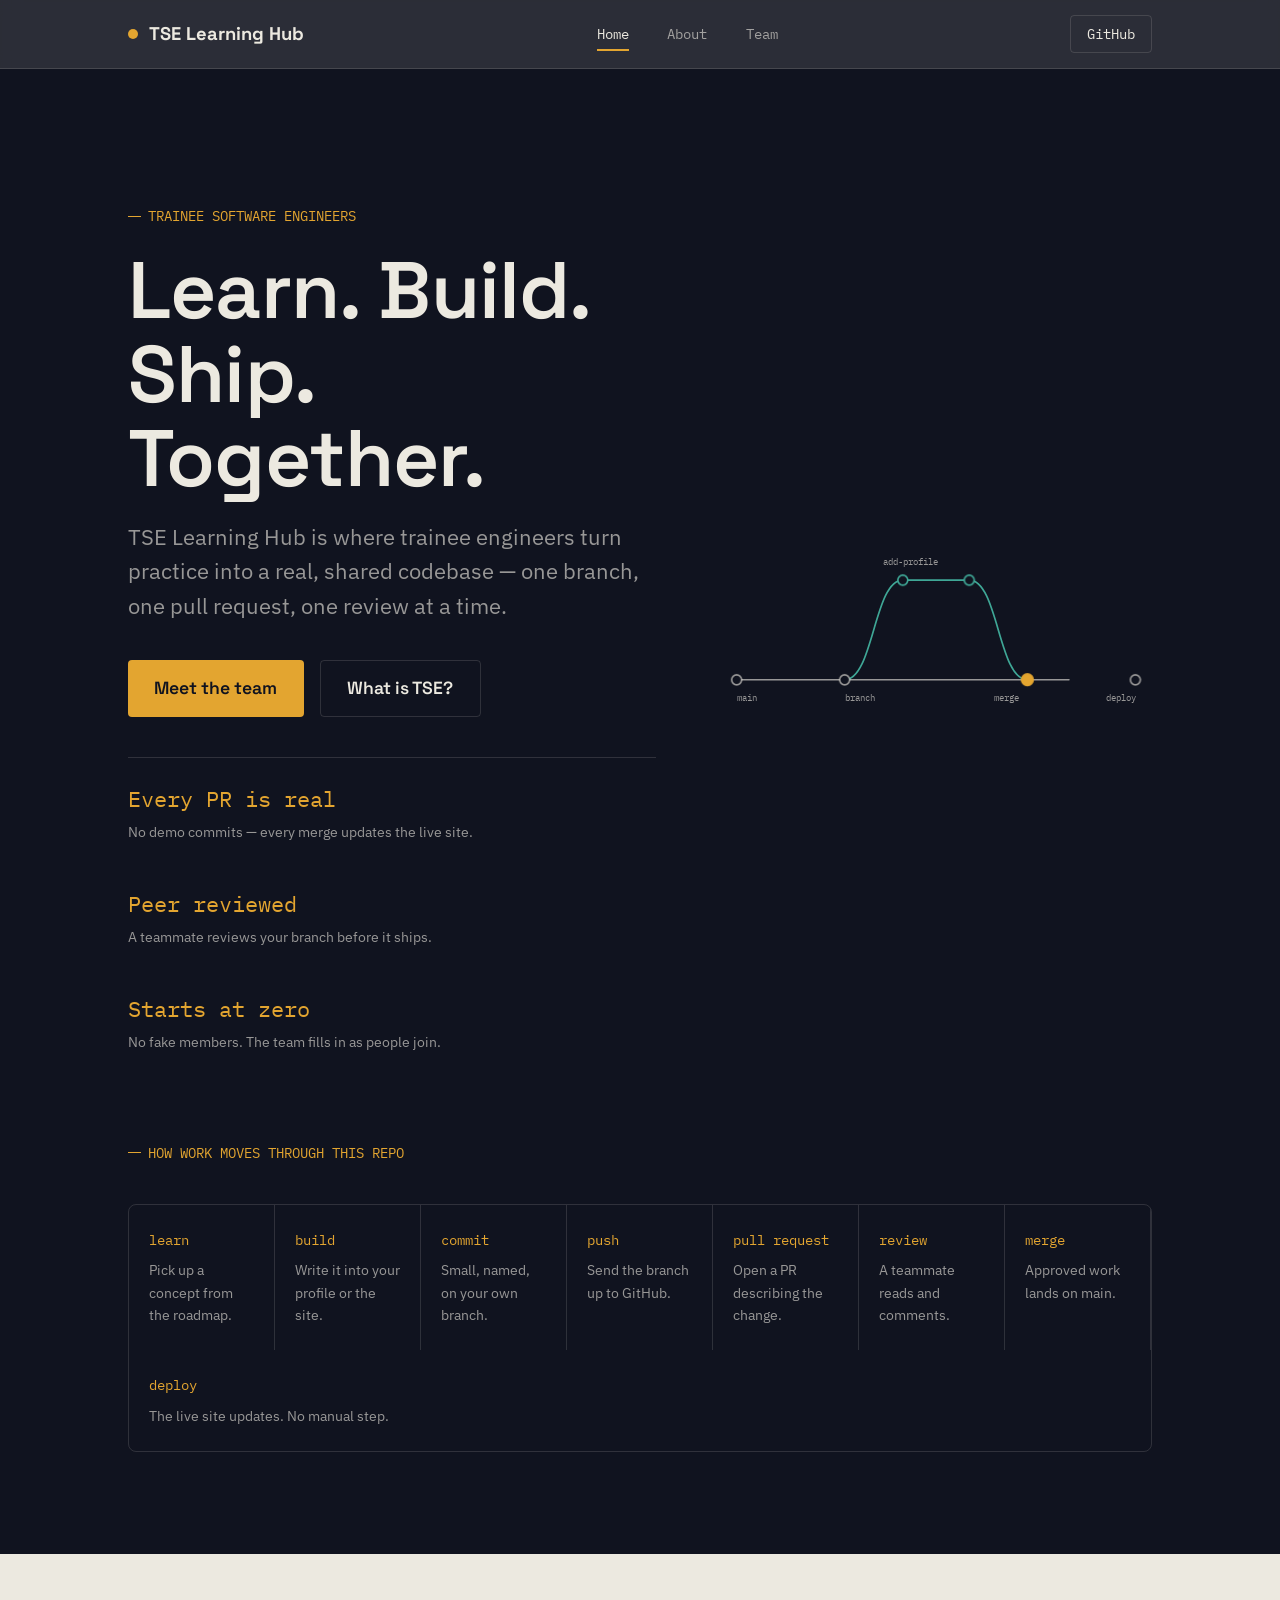
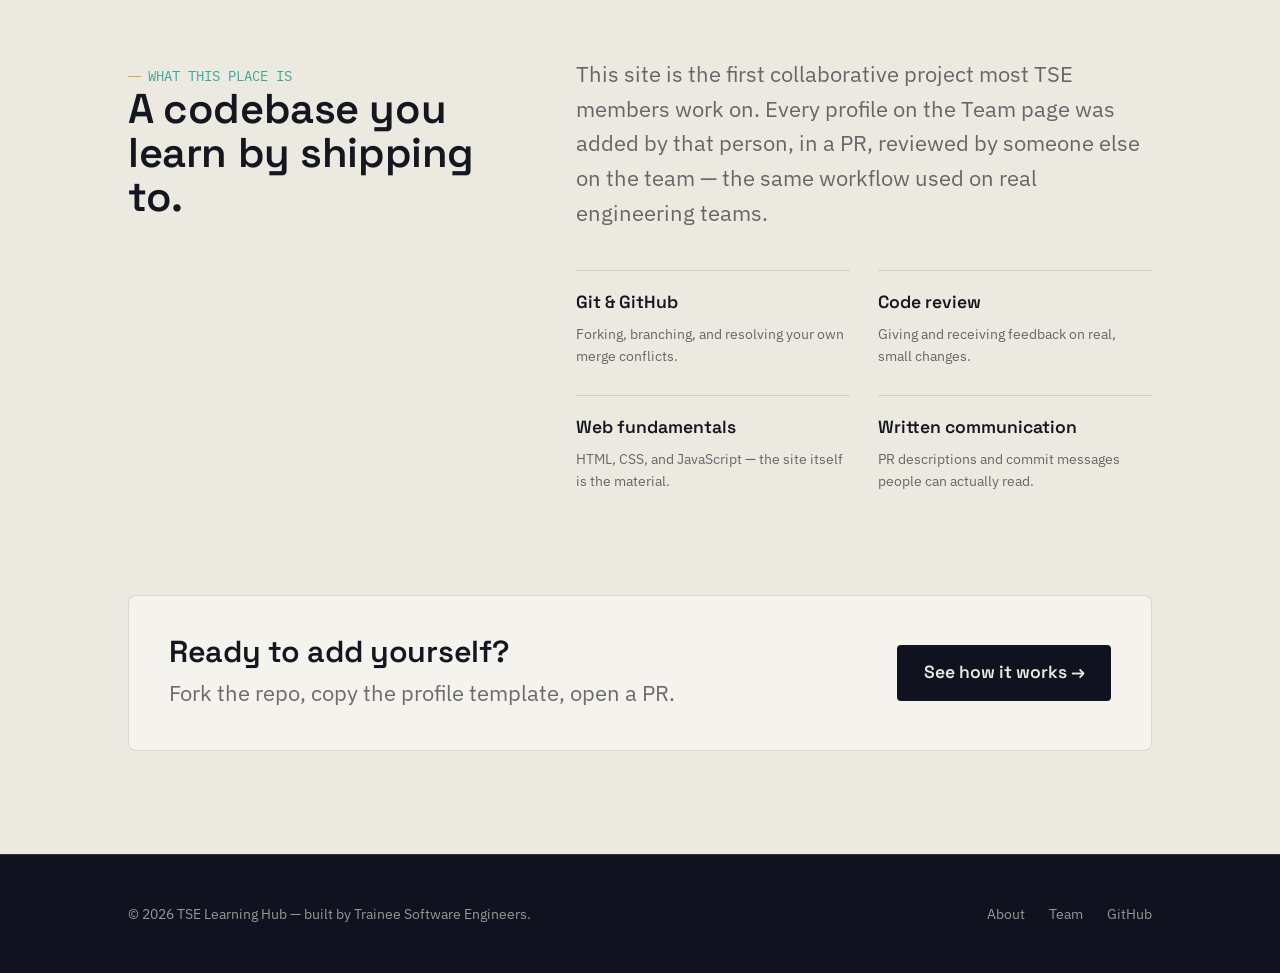
==== index.html @ ec1314de "first commit" ====
<!DOCTYPE html>
<html lang="en">
<head>
<meta charset="UTF-8" />
<meta name="viewport" content="width=device-width, initial-scale=1.0" />
<title>TSE Learning Hub — Trainee Software Engineers</title>
<meta name="description" content="A collaborative learning platform where Trainee Software Engineers build, ship, and grow together on GitHub." />
<link rel="preconnect" href="https://fonts.googleapis.com" />
<link rel="preconnect" href="https://fonts.gstatic.com" crossorigin />
<link href="https://fonts.googleapis.com/css2?family=Space+Grotesk:wght@500;600;700&family=IBM+Plex+Sans:wght@400;500&family=IBM+Plex+Mono:wght@400;500&display=swap" rel="stylesheet" />
<link rel="stylesheet" href="css/style.css" />
</head>
<body>

<header class="site-header">
  <div class="wrap">
    <a href="index.html" class="brand"><span class="brand-mark"></span> TSE Learning Hub</a>
    <nav class="nav-links" id="nav-links">
      <a href="index.html" aria-current="page">Home</a>
      <a href="about.html">About</a>
      <a href="team.html">Team</a>
    </nav>
    <a class="nav-cta" href="https://github.com/" target="_blank" rel="noopener">
      <span class="mono">GitHub</span>
    </a>
    <button class="nav-toggle" aria-label="Toggle navigation" aria-expanded="false">
      <span></span><span></span><span></span>
    </button>
  </div>
</header>

<main>

  <!-- HERO -->
  <section class="section section--ink hero">
    <div class="wrap hero-grid">
      <div>
        <p class="eyebrow hero-kicker">TRAINEE SOFTWARE ENGINEERS</p>
        <h1 class="h-display h-1">Learn. Build.<br />Ship. Together.</h1>
        <p class="lede">
          TSE Learning Hub is where trainee engineers turn practice into a
          real, shared codebase — one branch, one pull request, one review
          at a time.
        </p>
        <div class="hero-actions">
          <a class="btn btn-primary" href="team.html">Meet the team</a>
          <a class="btn btn-ghost" href="about.html">What is TSE?</a>
        </div>
        <div class="hero-stats">
          <div class="hero-stat">
            <p class="mono">Every PR is real</p>
            <p>No demo commits — every merge updates the live site.</p>
          </div>
          <div class="hero-stat">
            <p class="mono">Peer reviewed</p>
            <p>A teammate reviews your branch before it ships.</p>
          </div>
          <div class="hero-stat">
            <p class="mono">Starts at zero</p>
            <p>No fake members. The team fills in as people join.</p>
          </div>
        </div>
      </div>

      <div aria-hidden="true">
        <svg class="git-graph" viewBox="0 0 520 300" xmlns="http://www.w3.org/2000/svg">
          <!-- main line -->
          <path class="line-main draw" style="animation-delay:0.1s" d="M20,220 L500,220" />
          <!-- feature branch: splits, two commits, merges back -->
          <path class="line-feature draw" style="animation-delay:0.5s"
                d="M150,220 C185,220 185,100 220,100 L300,100 C335,100 335,220 370,220" />

          <!-- main commits -->
          <circle class="dot-main pop" style="animation-delay:0s" cx="20" cy="220" r="6" />
          <circle class="dot-main pop" style="animation-delay:1.1s" cx="150" cy="220" r="6" />
          <circle class="dot-merge pop" style="animation-delay:1.9s" cx="370" cy="220" r="7" />
          <circle class="dot-main pop" style="animation-delay:2.1s" cx="500" cy="220" r="6" />

          <!-- feature commits -->
          <circle class="dot-feature pop" style="animation-delay:1.3s" cx="220" cy="100" r="6" />
          <circle class="dot-feature pop" style="animation-delay:1.55s" cx="300" cy="100" r="6" />

          <!-- labels -->
          <text x="20" y="245" style="animation-delay:0s" class="pop">main</text>
          <text x="150" y="245" class="pop" style="animation-delay:1.1s">branch</text>
          <text x="196" y="82" class="pop" style="animation-delay:1.3s">add-profile</text>
          <text x="330" y="245" class="pop" style="animation-delay:1.9s">merge</text>
          <text x="465" y="245" class="pop" style="animation-delay:2.1s">deploy</text>
        </svg>
      </div>
    </div>
  </section>

  <!-- PIPELINE -->
  <section class="section section--ink" style="padding-top:0;">
    <div class="wrap">
      <p class="eyebrow">HOW WORK MOVES THROUGH THIS REPO</p>
      <div class="pipeline">
        <div class="pipeline-step"><span class="mono">learn</span><p>Pick up a concept from the roadmap.</p></div>
        <div class="pipeline-step"><span class="mono">build</span><p>Write it into your profile or the site.</p></div>
        <div class="pipeline-step"><span class="mono">commit</span><p>Small, named, on your own branch.</p></div>
        <div class="pipeline-step"><span class="mono">push</span><p>Send the branch up to GitHub.</p></div>
        <div class="pipeline-step"><span class="mono">pull request</span><p>Open a PR describing the change.</p></div>
        <div class="pipeline-step"><span class="mono">review</span><p>A teammate reads and comments.</p></div>
        <div class="pipeline-step"><span class="mono">merge</span><p>Approved work lands on main.</p></div>
        <div class="pipeline-step"><span class="mono">deploy</span><p>The live site updates. No manual step.</p></div>
      </div>
    </div>
  </section>

  <!-- WHAT THIS IS -->
  <section class="section section--paper">
    <div class="wrap split">
      <div>
        <p class="eyebrow" style="color:var(--teal);">WHAT THIS PLACE IS</p>
        <h2 class="h-display h-3">A codebase you learn by shipping to.</h2>
      </div>
      <div>
        <p class="lede" style="max-width:56ch;">
          This site is the first collaborative project most TSE members
          work on. Every profile on the Team page was added by that
          person, in a PR, reviewed by someone else on the team — the
          same workflow used on real engineering teams.
        </p>
        <div class="focus-grid">
          <div class="focus-item">
            <h4>Git &amp; GitHub</h4>
            <p>Forking, branching, and resolving your own merge conflicts.</p>
          </div>
          <div class="focus-item">
            <h4>Code review</h4>
            <p>Giving and receiving feedback on real, small changes.</p>
          </div>
          <div class="focus-item">
            <h4>Web fundamentals</h4>
            <p>HTML, CSS, and JavaScript — the site itself is the material.</p>
          </div>
          <div class="focus-item">
            <h4>Written communication</h4>
            <p>PR descriptions and commit messages people can actually read.</p>
          </div>
        </div>
      </div>
    </div>
  </section>

  <!-- CTA -->
  <section class="section section--paper" style="padding-top:0;">
    <div class="wrap">
      <div class="cta-banner">
        <div>
          <h3 class="h-display h-4">Ready to add yourself?</h3>
          <p class="lede" style="margin-top:0.5rem;">Fork the repo, copy the profile template, open a PR.</p>
        </div>
        <a class="btn btn-primary" style="background:var(--ink);color:var(--paper-text);" href="team.html">See how it works →</a>
      </div>
    </div>
  </section>

</main>

<footer class="site-footer">
  <div class="wrap">
    <p>© <span data-year></span> TSE Learning Hub — built by Trainee Software Engineers.</p>
    <div class="footer-links">
      <a href="about.html">About</a>
      <a href="team.html">Team</a>
      <a href="https://github.com/" target="_blank" rel="noopener">GitHub</a>
    </div>
  </div>
</footer>

<script src="js/main.js"></script>
</body>
</html>
---- css/style.css ----
/* ============================================================
   TSE Learning Hub — Stylesheet
   Theme: "Ink & Signal" — dark ink sections for the technical/
   git-workflow story, warm paper sections for the human/learning
   story. Accents: signal gold (progress) + merge teal (growth).
   ============================================================ */

:root {
  /* Color */
  --ink: #10131f;
  --ink-soft: #171b2c;
  --ink-line: rgba(236, 233, 224, 0.14);
  --paper: #ece9e0;
  --paper-soft: #f5f3ed;
  --paper-line: rgba(16, 19, 31, 0.12);
  --ink-text: #14171f;
  --ink-text-dim: rgba(20, 23, 31, 0.62);
  --paper-text: #ece9e0;
  --paper-text-dim: rgba(236, 233, 224, 0.62);
  --gold: #e3a530;
  --gold-dim: rgba(227, 165, 48, 0.16);
  --teal: #3fa796;
  --teal-dim: rgba(63, 167, 150, 0.16);

  /* Type */
  --font-display: "Space Grotesk", "Helvetica Neue", Arial, sans-serif;
  --font-body: "IBM Plex Sans", "Helvetica Neue", Arial, sans-serif;
  --font-mono: "IBM Plex Mono", "SFMono-Regular", Consolas, monospace;

  /* Scale */
  --step--1: clamp(0.83rem, 0.8rem + 0.15vw, 0.9rem);
  --step-0: clamp(1rem, 0.95rem + 0.2vw, 1.1rem);
  --step-1: clamp(1.2rem, 1.1rem + 0.4vw, 1.4rem);
  --step-2: clamp(1.5rem, 1.3rem + 0.8vw, 1.9rem);
  --step-3: clamp(1.9rem, 1.6rem + 1.4vw, 2.6rem);
  --step-4: clamp(2.4rem, 1.9rem + 2.4vw, 3.6rem);
  --step-5: clamp(3rem, 2.2rem + 3.6vw, 5rem);

  /* Layout */
  --content-width: 1120px;
  --gutter: clamp(1.25rem, 4vw, 3rem);
  --radius-sm: 4px;
  --radius-md: 8px;
  --ease: cubic-bezier(0.22, 0.61, 0.36, 1);
}

/* ---------- Reset ---------- */
*, *::before, *::after { box-sizing: border-box; }
html { scroll-behavior: smooth; }
@media (prefers-reduced-motion: reduce) {
  html { scroll-behavior: auto; }
  *, *::before, *::after {
    animation-duration: 0.001ms !important;
    animation-iteration-count: 1 !important;
    transition-duration: 0.001ms !important;
    scroll-behavior: auto !important;
  }
}
body {
  margin: 0;
  background: var(--paper);
  color: var(--ink-text);
  font-family: var(--font-body);
  font-size: var(--step-0);
  line-height: 1.55;
  -webkit-font-smoothing: antialiased;
}
img { max-width: 100%; display: block; }
a { color: inherit; text-decoration: none; }
ul { margin: 0; padding: 0; list-style: none; }
h1, h2, h3, h4, p { margin: 0; }
button { font: inherit; color: inherit; background: none; border: none; cursor: pointer; }
input, textarea { font: inherit; }

:focus-visible {
  outline: 2px solid var(--gold);
  outline-offset: 3px;
}

.wrap {
  max-width: var(--content-width);
  margin-inline: auto;
  padding-inline: var(--gutter);
}

.section {
  padding-block: clamp(3.5rem, 8vw, 6.5rem);
}
.section--ink { background: var(--ink); color: var(--paper-text); }
.section--paper { background: var(--paper); color: var(--ink-text); }
.section--paper-soft { background: var(--paper-soft); color: var(--ink-text); }

.eyebrow {
  display: inline-flex;
  align-items: center;
  gap: 0.5em;
  font-family: var(--font-mono);
  font-size: var(--step--1);
  color: var(--gold);
}
.eyebrow::before {
  content: "";
  width: 0.9em;
  height: 1px;
  background: var(--gold);
}

.h-display {
  font-family: var(--font-display);
  font-weight: 600;
  line-height: 1.05;
  letter-spacing: -0.01em;
}
.h-1 { font-size: var(--step-5); }
.h-2 { font-size: var(--step-4); }
.h-3 { font-size: var(--step-3); }
.h-4 { font-size: var(--step-2); }

.lede {
  font-size: var(--step-1);
  max-width: 46ch;
  color: var(--ink-text-dim);
}
.section--ink .lede { color: var(--paper-text-dim); }

.mono {
  font-family: var(--font-mono);
  font-size: var(--step--1);
}

/* ---------- Buttons ---------- */
.btn {
  display: inline-flex;
  align-items: center;
  gap: 0.6em;
  padding: 0.8em 1.5em;
  border-radius: var(--radius-sm);
  font-family: var(--font-display);
  font-weight: 600;
  font-size: var(--step-0);
  transition: transform 0.25s var(--ease), background 0.25s var(--ease), color 0.25s var(--ease), border-color 0.25s var(--ease);
}
.btn:hover { transform: translateY(-2px); }
.btn-primary {
  background: var(--gold);
  color: var(--ink);
}
.btn-primary:hover { background: #f0b243; }
.btn-ghost {
  border: 1px solid var(--ink-line);
  color: var(--paper-text);
}
.btn-ghost:hover { border-color: var(--gold); color: var(--gold); }
.section--paper .btn-ghost { border-color: var(--paper-line); color: var(--ink-text); }
.section--paper .btn-ghost:hover { border-color: var(--teal); color: var(--teal); }

/* ---------- Header / Nav ---------- */
.site-header {
  position: sticky;
  top: 0;
  z-index: 40;
  background: rgba(16, 19, 31, 0.88);
  backdrop-filter: blur(10px);
  border-bottom: 1px solid var(--ink-line);
}
.site-header .wrap {
  display: flex;
  align-items: center;
  justify-content: space-between;
  height: 68px;
}
.brand {
  display: flex;
  align-items: center;
  gap: 0.6em;
  font-family: var(--font-display);
  font-weight: 700;
  font-size: 1.15rem;
  color: var(--paper-text);
}
.brand-mark {
  width: 10px;
  height: 10px;
  border-radius: 50%;
  background: var(--gold);
}
.nav-links {
  display: flex;
  align-items: center;
  gap: clamp(1.25rem, 3vw, 2.5rem);
}
.nav-links a {
  font-family: var(--font-mono);
  font-size: var(--step--1);
  color: var(--paper-text-dim);
  position: relative;
  padding-block: 0.3em;
}
.nav-links a:hover,
.nav-links a[aria-current="page"] { color: var(--paper-text); }
.nav-links a[aria-current="page"]::after {
  content: "";
  position: absolute;
  left: 0; right: 0; bottom: -2px;
  height: 2px;
  background: var(--gold);
}
.nav-cta {
  border: 1px solid var(--ink-line);
  padding: 0.5em 1.1em;
  border-radius: var(--radius-sm);
  font-family: var(--font-mono);
  font-size: var(--step--1);
  color: var(--paper-text);
  display: flex;
  align-items: center;
  gap: 0.5em;
}
.nav-cta:hover { border-color: var(--gold); color: var(--gold); }
.nav-toggle {
  display: none;
  flex-direction: column;
  gap: 5px;
  padding: 0.5em;
}
.nav-toggle span {
  width: 22px;
  height: 2px;
  background: var(--paper-text);
  transition: transform 0.25s var(--ease), opacity 0.25s var(--ease);
}

@media (max-width: 760px) {
  .nav-toggle { display: flex; }
  .nav-links {
    position: fixed;
    inset: 68px 0 auto 0;
    flex-direction: column;
    align-items: flex-start;
    gap: 1.25rem;
    background: var(--ink);
    border-bottom: 1px solid var(--ink-line);
    padding: 1.5rem var(--gutter) 2rem;
    transform: translateY(-8px);
    opacity: 0;
    pointer-events: none;
    transition: opacity 0.25s var(--ease), transform 0.25s var(--ease);
  }
  .nav-links.is-open {
    opacity: 1;
    transform: translateY(0);
    pointer-events: auto;
  }
  .nav-cta { display: none; }
}

/* ---------- Hero ---------- */
.hero {
  position: relative;
  overflow: hidden;
  padding-block: clamp(4rem, 12vw, 8rem) clamp(3rem, 8vw, 5rem);
}
.hero-grid {
  display: grid;
  grid-template-columns: 1.1fr 0.9fr;
  gap: clamp(2rem, 5vw, 4rem);
  align-items: center;
}
@media (max-width: 860px) {
  .hero-grid { grid-template-columns: 1fr; }
}
.hero-kicker {
  margin-bottom: 1.25rem;
}
.hero h1 { margin-bottom: 1.25rem; }
.hero .lede { margin-bottom: 2.25rem; }
.hero-actions {
  display: flex;
  gap: 1rem;
  flex-wrap: wrap;
  margin-bottom: 2.5rem;
}
.hero-stats {
  display: flex;
  gap: clamp(1.5rem, 4vw, 2.75rem);
  flex-wrap: wrap;
  border-top: 1px solid var(--ink-line);
  padding-top: 1.5rem;
}
.hero-stat p:first-child {
  font-family: var(--font-mono);
  font-size: var(--step-1);
  color: var(--gold);
}
.hero-stat p:last-child {
  font-size: var(--step--1);
  color: var(--paper-text-dim);
  margin-top: 0.25rem;
}

/* git graph visual */
.git-graph {
  width: 100%;
  height: auto;
}
.git-graph path {
  fill: none;
  stroke-linecap: round;
  stroke-linejoin: round;
}
.git-graph .line-main { stroke: var(--paper-text-dim); stroke-width: 2; }
.git-graph .line-feature { stroke: var(--teal); stroke-width: 2; }
.git-graph .line-review { stroke: var(--gold); stroke-width: 2; }
.git-graph circle { fill: var(--ink); stroke-width: 2; }
.git-graph .dot-main { stroke: var(--paper-text-dim); }
.git-graph .dot-feature { stroke: var(--teal); }
.git-graph .dot-merge { stroke: var(--gold); fill: var(--gold); }
.git-graph text {
  font-family: var(--font-mono);
  font-size: 11px;
  fill: var(--paper-text-dim);
}

.git-graph .draw {
  stroke-dasharray: 400;
  stroke-dashoffset: 400;
  animation: draw-line 1.4s var(--ease) forwards;
}
.git-graph .pop {
  opacity: 0;
  transform-origin: center;
  animation: pop-in 0.5s var(--ease) forwards;
}
@keyframes draw-line { to { stroke-dashoffset: 0; } }
@keyframes pop-in {
  from { opacity: 0; transform: scale(0.3); }
  to { opacity: 1; transform: scale(1); }
}
@media (prefers-reduced-motion: reduce) {
  .git-graph .draw { stroke-dashoffset: 0; animation: none; }
  .git-graph .pop { opacity: 1; transform: scale(1); animation: none; }
}

/* ---------- Process flow (About) ---------- */
.flow {
  display: grid;
  grid-template-columns: repeat(auto-fit, minmax(150px, 1fr));
  gap: 1px;
  background: var(--paper-line);
  border: 1px solid var(--paper-line);
  margin-top: 2.5rem;
}
.flow-step {
  background: var(--paper-soft);
  padding: 1.75rem 1.5rem;
  display: flex;
  flex-direction: column;
  gap: 0.5rem;
}
.flow-step .mono { color: var(--teal); }
.flow-step h4 { font-family: var(--font-display); font-size: var(--step-0); font-weight: 600; }

/* ---------- Focus list (About) ---------- */
.focus-grid {
  display: grid;
  grid-template-columns: repeat(auto-fit, minmax(200px, 1fr));
  gap: 1.75rem;
  margin-top: 2.5rem;
}
.focus-item {
  border-top: 1px solid var(--paper-line);
  padding-top: 1.1rem;
}
.focus-item h4 {
  font-family: var(--font-display);
  font-weight: 600;
  font-size: var(--step-0);
  margin-bottom: 0.4rem;
}
.focus-item p { color: var(--ink-text-dim); font-size: var(--step--1); }

/* ---------- Two-col text blocks ---------- */
.split {
  display: grid;
  grid-template-columns: 0.8fr 1.2fr;
  gap: clamp(2rem, 5vw, 4rem);
}
@media (max-width: 760px) {
  .split { grid-template-columns: 1fr; }
}

/* ---------- Team page ---------- */
.team-toolbar {
  display: flex;
  justify-content: space-between;
  align-items: flex-end;
  flex-wrap: wrap;
  gap: 1.5rem;
  margin-bottom: 2.5rem;
}
.team-count {
  font-family: var(--font-mono);
  font-size: var(--step--1);
  color: var(--ink-text-dim);
}

.team-grid {
  display: grid;
  grid-template-columns: repeat(auto-fill, minmax(270px, 1fr));
  gap: 1.5rem;
}

.profile-card {
  background: var(--paper-soft);
  border: 1px solid var(--paper-line);
  border-radius: var(--radius-md);
  padding: 1.75rem;
  display: flex;
  flex-direction: column;
  gap: 1rem;
  transition: border-color 0.25s var(--ease), transform 0.25s var(--ease);
}
.profile-card:hover {
  border-color: var(--teal);
  transform: translateY(-3px);
}
.profile-photo {
  width: 56px;
  height: 56px;
  border-radius: 50%;
  background: var(--gold-dim);
  color: var(--ink-text);
  font-family: var(--font-display);
  font-weight: 700;
  display: flex;
  align-items: center;
  justify-content: center;
  font-size: 1.1rem;
  overflow: hidden;
}
.profile-photo img { width: 100%; height: 100%; object-fit: cover; }
.profile-card h3 {
  font-family: var(--font-display);
  font-weight: 600;
  font-size: var(--step-1);
}
.profile-role {
  font-family: var(--font-mono);
  font-size: var(--step--1);
  color: var(--teal);
}
.profile-bio {
  font-size: var(--step--1);
  color: var(--ink-text-dim);
  flex-grow: 1;
}
.profile-skills {
  display: flex;
  flex-wrap: wrap;
  gap: 0.4rem;
}
.skill-tag {
  font-family: var(--font-mono);
  font-size: 0.72rem;
  padding: 0.3em 0.6em;
  background: var(--teal-dim);
  color: #1f5c52;
  border-radius: 3px;
}
.profile-link {
  font-family: var(--font-mono);
  font-size: var(--step--1);
  display: inline-flex;
  align-items: center;
  gap: 0.4em;
  color: var(--ink-text);
  border-top: 1px solid var(--paper-line);
  padding-top: 0.9rem;
}
.profile-link:hover { color: var(--teal); }

/* Empty state */
.empty-state {
  border: 1px dashed var(--paper-line);
  border-radius: var(--radius-md);
  padding: clamp(2.5rem, 6vw, 4.5rem) clamp(1.5rem, 5vw, 3rem);
  text-align: left;
  display: flex;
  flex-direction: column;
  gap: 1.5rem;
  align-items: flex-start;
}
.empty-state .mono { color: var(--teal); }
.empty-state pre {
  background: var(--ink);
  color: var(--paper-text);
  font-family: var(--font-mono);
  font-size: var(--step--1);
  padding: 1.25rem 1.5rem;
  border-radius: var(--radius-sm);
  overflow-x: auto;
  width: 100%;
}
.empty-state pre .c-comment { color: var(--paper-text-dim); }
.empty-state pre .c-teal { color: var(--teal); }
.empty-state pre .c-gold { color: var(--gold); }

/* ---------- Cards / pipeline (Home) ---------- */
.pipeline {
  display: flex;
  gap: 0;
  flex-wrap: wrap;
  margin-top: 2.5rem;
  border: 1px solid var(--ink-line);
  border-radius: var(--radius-md);
  overflow: hidden;
}
.pipeline-step {
  flex: 1 1 130px;
  padding: 1.5rem 1.25rem;
  border-right: 1px solid var(--ink-line);
  position: relative;
}
.pipeline-step:last-child { border-right: none; }
.pipeline-step .mono { color: var(--gold); display: block; margin-bottom: 0.5rem; }
.pipeline-step p { font-size: var(--step--1); color: var(--paper-text-dim); }

/* ---------- CTA banner ---------- */
.cta-banner {
  display: flex;
  justify-content: space-between;
  align-items: center;
  flex-wrap: wrap;
  gap: 1.5rem;
  padding: 2.5rem;
  border: 1px solid var(--paper-line);
  border-radius: var(--radius-md);
  background: var(--paper-soft);
}

/* ---------- Footer ---------- */
.site-footer {
  background: var(--ink);
  color: var(--paper-text-dim);
  padding-block: 3rem;
  border-top: 1px solid var(--ink-line);
}
.site-footer .wrap {
  display: flex;
  justify-content: space-between;
  align-items: center;
  flex-wrap: wrap;
  gap: 1rem;
  font-size: var(--step--1);
}
.site-footer a:hover { color: var(--gold); }
.footer-links { display: flex; gap: 1.5rem; }

/* ---------- Utility ---------- */
.mt-lg { margin-top: clamp(2rem, 5vw, 3.5rem); }
.center { text-align: center; }
.visually-hidden {
  position: absolute;
  width: 1px; height: 1px;
  overflow: hidden;
  clip: rect(0 0 0 0);
  white-space: nowrap;
}
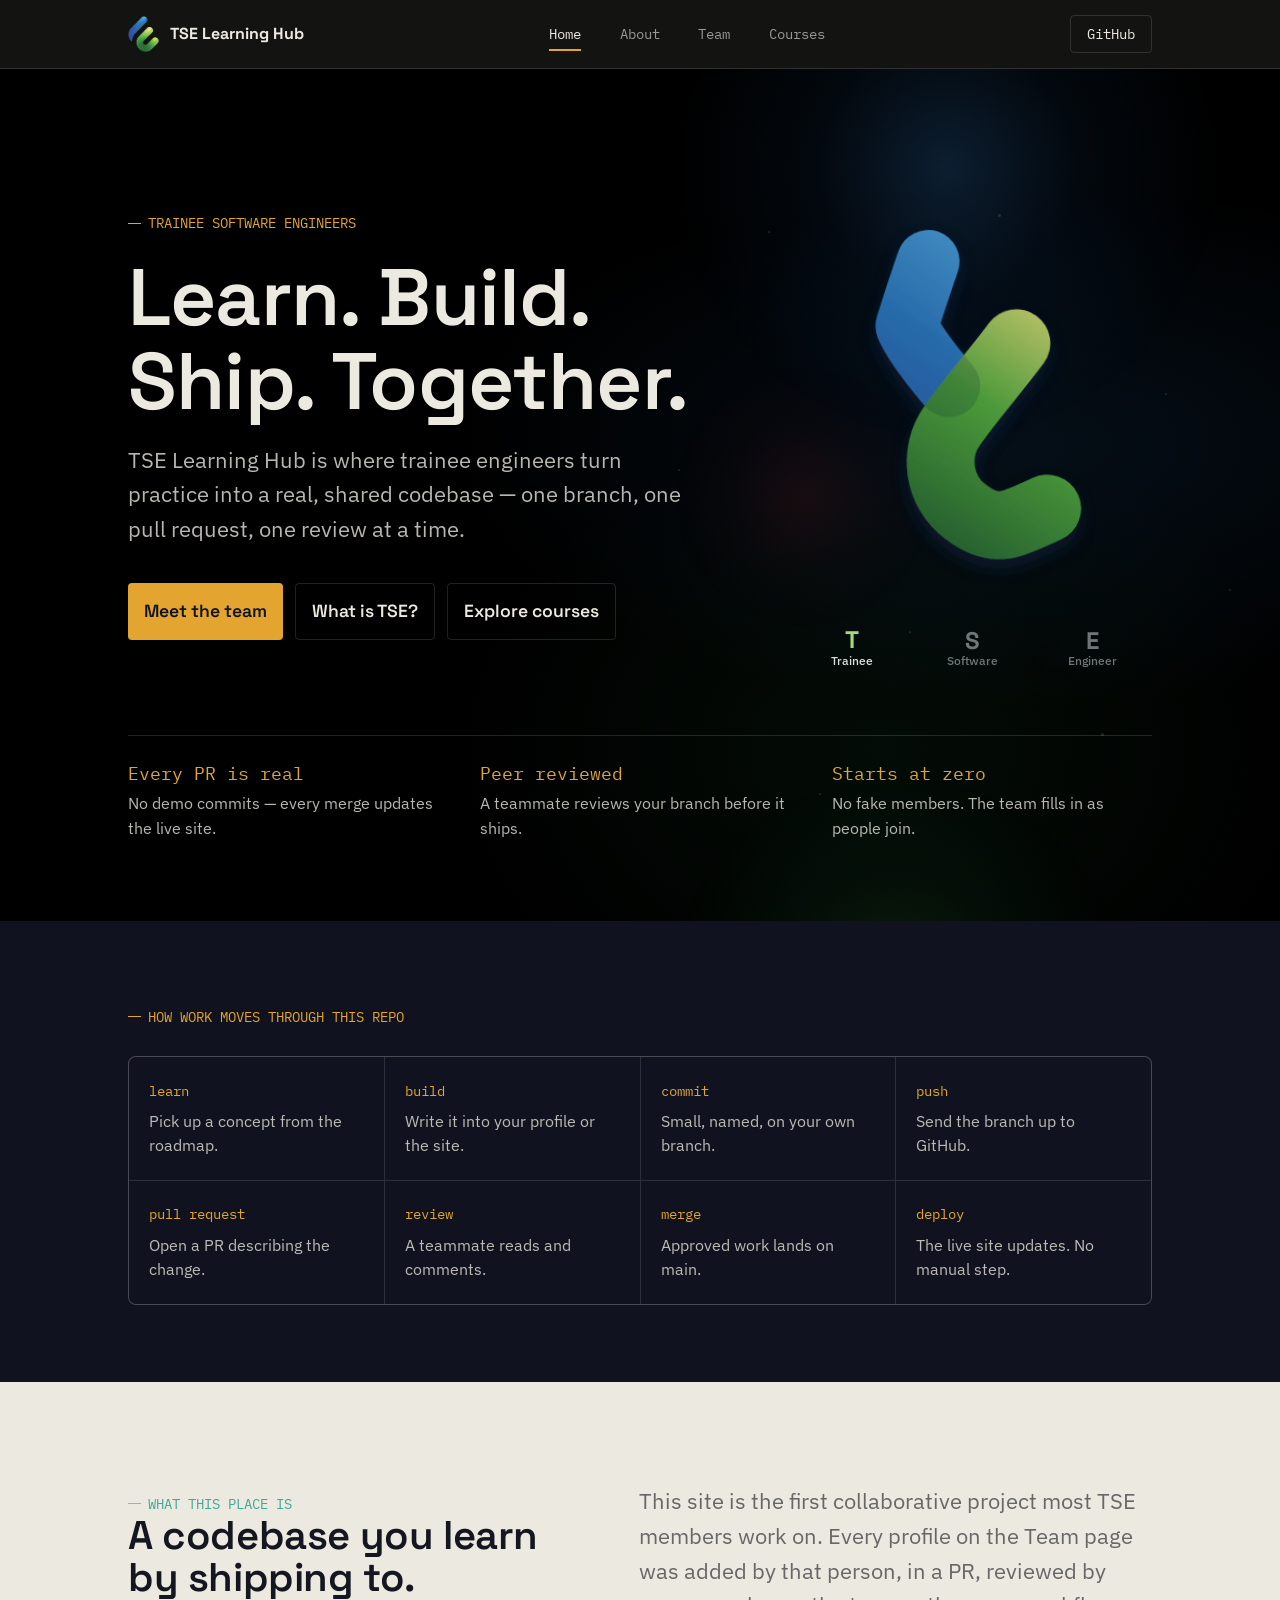
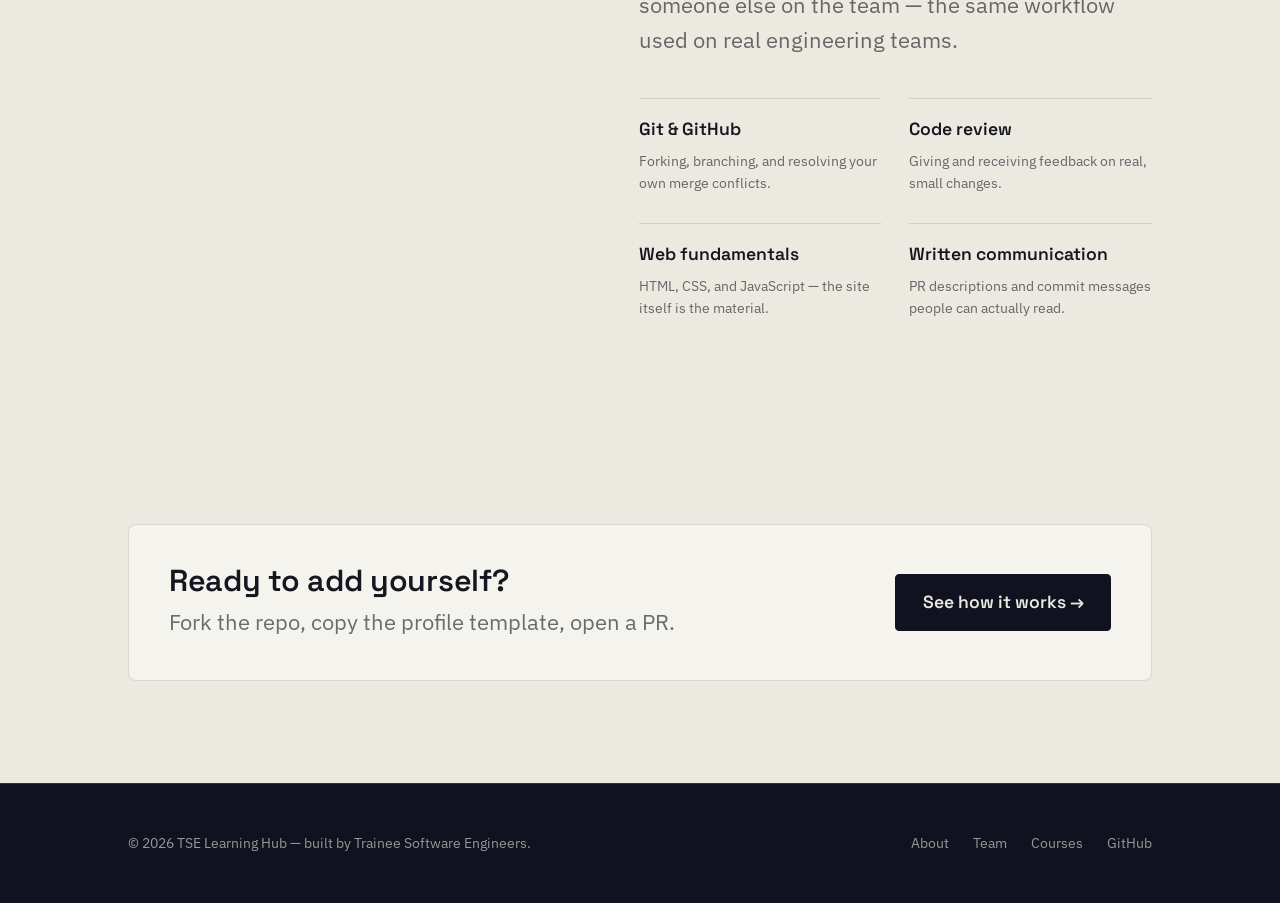
==== commit b3de0350: "Merge branch 'jaswanth-exaze:main' into ruthwik/my-profile" ====
--- a/index.html
+++ b/index.html
@@ -5,6 +5,9 @@
 <meta name="viewport" content="width=device-width, initial-scale=1.0" />
 <title>TSE Learning Hub — Trainee Software Engineers</title>
 <meta name="description" content="A collaborative learning platform where Trainee Software Engineers build, ship, and grow together on GitHub." />
+<meta name="theme-color" content="#000000" />
+<link rel="icon" type="image/png" href="exaze-logo%20(1).png" />
+<link rel="apple-touch-icon" href="exaze-logo%20(1).png" />
 <link rel="preconnect" href="https://fonts.googleapis.com" />
 <link rel="preconnect" href="https://fonts.gstatic.com" crossorigin />
 <link href="https://fonts.googleapis.com/css2?family=Space+Grotesk:wght@500;600;700&family=IBM+Plex+Sans:wght@400;500&family=IBM+Plex+Mono:wght@400;500&display=swap" rel="stylesheet" />
@@ -14,16 +17,21 @@
 
 <header class="site-header">
   <div class="wrap">
-    <a href="index.html" class="brand"><span class="brand-mark"></span> TSE Learning Hub</a>
+    <a href="index.html" class="brand" aria-label="Exaze — TSE Learning Hub">
+      <img class="brand-logo" src="exaze-mark.png" alt="Exaze" width="625" height="721" />
+      <span class="brand-program">TSE Learning Hub</span>
+    </a>
     <nav class="nav-links" id="nav-links">
       <a href="index.html" aria-current="page">Home</a>
       <a href="about.html">About</a>
       <a href="team.html">Team</a>
+      <a href="courses/">Courses</a>
+      <a class="nav-mobile-github" href="https://github.com/jaswanth-exaze/TEAM-TSE" target="_blank" rel="noopener">GitHub</a>
     </nav>
-    <a class="nav-cta" href="https://github.com/" target="_blank" rel="noopener">
+    <a class="nav-cta" href="https://github.com/jaswanth-exaze/TEAM-TSE" target="_blank" rel="noopener">
       <span class="mono">GitHub</span>
     </a>
-    <button class="nav-toggle" aria-label="Toggle navigation" aria-expanded="false">
+    <button class="nav-toggle" aria-label="Toggle navigation" aria-controls="nav-links" aria-expanded="false">
       <span></span><span></span><span></span>
     </button>
   </div>
@@ -33,8 +41,17 @@
 
   <!-- HERO -->
   <section class="section section--ink hero">
+    <div class="exaze-ambient" aria-hidden="true">
+      <div class="exaze-ambient__light exaze-ambient__light--blue"></div>
+      <div class="exaze-ambient__light exaze-ambient__light--green"></div>
+      <div class="exaze-ambient__light exaze-ambient__light--red"></div>
+      <div class="exaze-ambient__particles">
+        <span></span><span></span><span></span><span></span>
+        <span></span><span></span><span></span><span></span>
+      </div>
+    </div>
     <div class="wrap hero-grid">
-      <div>
+      <div class="hero-copy">
         <p class="eyebrow hero-kicker">TRAINEE SOFTWARE ENGINEERS</p>
         <h1 class="h-display h-1">Learn. Build.<br />Ship. Together.</h1>
         <p class="lede">
@@ -45,54 +62,58 @@
         <div class="hero-actions">
           <a class="btn btn-primary" href="team.html">Meet the team</a>
           <a class="btn btn-ghost" href="about.html">What is TSE?</a>
+          <a class="btn btn-ghost" href="courses/">Explore courses</a>
         </div>
-        <div class="hero-stats">
-          <div class="hero-stat">
-            <p class="mono">Every PR is real</p>
-            <p>No demo commits — every merge updates the live site.</p>
-          </div>
-          <div class="hero-stat">
-            <p class="mono">Peer reviewed</p>
-            <p>A teammate reviews your branch before it ships.</p>
-          </div>
-          <div class="hero-stat">
-            <p class="mono">Starts at zero</p>
-            <p>No fake members. The team fills in as people join.</p>
+      </div>
+      <div class="hero-brand-visual" aria-hidden="true">
+        <div class="hero-logo-morph" data-logo-morph>
+          <svg class="hero-logo-morph__svg" id="s" viewBox="0 0 625 720" aria-label="Exaze logo morphing through T, S, and E">
+            <defs>
+              <linearGradient id="gb" gradientUnits="userSpaceOnUse" x1="360" y1="20" x2="40" y2="480"><stop offset="0" stop-color="#5BB5E8"/><stop offset=".45" stop-color="#2F7CC0"/><stop offset="1" stop-color="#2F4DA0"/></linearGradient>
+              <linearGradient id="gg" gradientUnits="userSpaceOnUse" x1="520" y1="240" x2="250" y2="660"><stop offset="0" stop-color="#EDEC80"/><stop offset=".4" stop-color="#5DB846"/><stop offset="1" stop-color="#235F33"/></linearGradient>
+              <clipPath id="db"><polygon points="410,-300 1400,-300 1400,1400 -300,1400 -300,410"/></clipPath>
+              <clipPath id="dg"><polygon points="700,-300 1400,-300 1400,1400 -300,1400 -300,700"/></clipPath>
+              <clipPath id="lb"><polygon points="-300,-300 410,-300 -300,410"/></clipPath>
+              <clipPath id="lg"><polygon points="-300,-300 700,-300 -300,700"/></clipPath>
+              <filter id="sh" x="-30%" y="-30%" width="160%" height="160%"><feDropShadow dx="0" dy="16" stdDeviation="14" flood-color="#1b3b6b" flood-opacity=".3"/></filter>
+            </defs>
+            <g id="root"><g filter="url(#sh)" fill="none" stroke-linecap="round" stroke-linejoin="round">
+              <path id="b" d="M325 75C250 150 170 230 95 305C55 345 45 400 70 480" stroke="url(#gb)" stroke-width="118"/>
+              <path id="g" d="M445 285C385 345 300 420 255 465C195 525 215 620 300 655C360 675 410 650 450 610C490 570 520 530 550 490" stroke="url(#gg)" stroke-width="132"/>
+              <path id="m" d="M165 355C165 355 165 355 165 355" stroke="url(#gg)" stroke-width="0"/>
+              <g clip-path="url(#db)"><path id="b2" d="M325 75C250 150 170 230 95 305C55 345 45 400 70 480" stroke="#06143a" stroke-opacity=".16" stroke-width="118"/></g>
+              <g clip-path="url(#dg)"><path id="g2" d="M445 285C385 345 300 420 255 465C195 525 215 620 300 655C360 675 410 650 450 610C490 570 520 530 550 490" stroke="#031a0a" stroke-opacity=".2" stroke-width="132"/><path id="m2" d="M165 355C165 355 165 355 165 355" stroke="#031a0a" stroke-opacity=".2" stroke-width="0"/></g>
+              <g clip-path="url(#lb)"><path id="b3" d="M325 75C250 150 170 230 95 305C55 345 45 400 70 480" stroke="#fff" stroke-opacity=".14" stroke-width="118"/></g>
+              <g clip-path="url(#lg)"><path id="g3" d="M445 285C385 345 300 420 255 465C195 525 215 620 300 655C360 675 410 650 450 610C490 570 520 530 550 490" stroke="#fff" stroke-opacity=".16" stroke-width="132"/><path id="m3" d="M165 355C165 355 165 355 165 355" stroke="#fff" stroke-opacity=".16" stroke-width="0"/></g>
+            </g></g>
+          </svg>
+          <div class="hero-logo-morph__wordmark" data-wordmark></div>
+          <div class="hero-logo-morph__meanings" data-meanings>
+            <span class="hero-logo-morph__meaning" data-morph-letter="T"><b>T</b><small>Trainee</small></span>
+            <span class="hero-logo-morph__meaning" data-morph-letter="S"><b>S</b><small>Software</small></span>
+            <span class="hero-logo-morph__meaning" data-morph-letter="E"><b>E</b><small>Engineer</small></span>
           </div>
         </div>
       </div>
-
-      <div aria-hidden="true">
-        <svg class="git-graph" viewBox="0 0 520 300" xmlns="http://www.w3.org/2000/svg">
-          <!-- main line -->
-          <path class="line-main draw" style="animation-delay:0.1s" d="M20,220 L500,220" />
-          <!-- feature branch: splits, two commits, merges back -->
-          <path class="line-feature draw" style="animation-delay:0.5s"
-                d="M150,220 C185,220 185,100 220,100 L300,100 C335,100 335,220 370,220" />
-
-          <!-- main commits -->
-          <circle class="dot-main pop" style="animation-delay:0s" cx="20" cy="220" r="6" />
-          <circle class="dot-main pop" style="animation-delay:1.1s" cx="150" cy="220" r="6" />
-          <circle class="dot-merge pop" style="animation-delay:1.9s" cx="370" cy="220" r="7" />
-          <circle class="dot-main pop" style="animation-delay:2.1s" cx="500" cy="220" r="6" />
-
-          <!-- feature commits -->
-          <circle class="dot-feature pop" style="animation-delay:1.3s" cx="220" cy="100" r="6" />
-          <circle class="dot-feature pop" style="animation-delay:1.55s" cx="300" cy="100" r="6" />
-
-          <!-- labels -->
-          <text x="20" y="245" style="animation-delay:0s" class="pop">main</text>
-          <text x="150" y="245" class="pop" style="animation-delay:1.1s">branch</text>
-          <text x="196" y="82" class="pop" style="animation-delay:1.3s">add-profile</text>
-          <text x="330" y="245" class="pop" style="animation-delay:1.9s">merge</text>
-          <text x="465" y="245" class="pop" style="animation-delay:2.1s">deploy</text>
-        </svg>
+      <div class="hero-stats">
+        <div class="hero-stat">
+          <p class="mono">Every PR is real</p>
+          <p>No demo commits — every merge updates the live site.</p>
+        </div>
+        <div class="hero-stat">
+          <p class="mono">Peer reviewed</p>
+          <p>A teammate reviews your branch before it ships.</p>
+        </div>
+        <div class="hero-stat">
+          <p class="mono">Starts at zero</p>
+          <p>No fake members. The team fills in as people join.</p>
+        </div>
       </div>
     </div>
   </section>
 
   <!-- PIPELINE -->
-  <section class="section section--ink" style="padding-top:0;">
+  <section class="section section--ink pipeline-section">
     <div class="wrap">
       <p class="eyebrow">HOW WORK MOVES THROUGH THIS REPO</p>
       <div class="pipeline">
@@ -110,7 +131,7 @@
 
   <!-- WHAT THIS IS -->
   <section class="section section--paper">
-    <div class="wrap split">
+    <div class="wrap split split--overview">
       <div>
         <p class="eyebrow" style="color:var(--teal);">WHAT THIS PLACE IS</p>
         <h2 class="h-display h-3">A codebase you learn by shipping to.</h2>
@@ -145,14 +166,14 @@
   </section>
 
   <!-- CTA -->
-  <section class="section section--paper" style="padding-top:0;">
+  <section class="section section--paper">
     <div class="wrap">
       <div class="cta-banner">
         <div>
           <h3 class="h-display h-4">Ready to add yourself?</h3>
           <p class="lede" style="margin-top:0.5rem;">Fork the repo, copy the profile template, open a PR.</p>
         </div>
-        <a class="btn btn-primary" style="background:var(--ink);color:var(--paper-text);" href="team.html">See how it works →</a>
+        <a class="btn btn-primary btn-primary--dark" href="team.html">See how it works →</a>
       </div>
     </div>
   </section>
@@ -165,11 +186,13 @@
     <div class="footer-links">
       <a href="about.html">About</a>
       <a href="team.html">Team</a>
+      <a href="courses/">Courses</a>
       <a href="https://github.com/" target="_blank" rel="noopener">GitHub</a>
     </div>
   </div>
 </footer>
 
 <script src="js/main.js"></script>
+<script type="module" src="js/logo-morph.js"></script>
 </body>
 </html>
--- a/css/style.css
+++ b/css/style.css
@@ -121,7 +121,7 @@
   max-width: 46ch;
   color: var(--ink-text-dim);
 }
-.section--ink .lede { color: var(--paper-text-dim); }
+.section--ink .lede { color: rgba(236, 233, 224, 0.78); }
 
 .mono {
   font-family: var(--font-mono);
@@ -132,6 +132,8 @@
 .btn {
   display: inline-flex;
   align-items: center;
+  justify-content: center;
+  min-height: 3rem;
   gap: 0.6em;
   padding: 0.8em 1.5em;
   border-radius: var(--radius-sm);
@@ -146,6 +148,16 @@
   color: var(--ink);
 }
 .btn-primary:hover { background: #f0b243; }
+.btn-primary--dark {
+  border: 1px solid var(--ink);
+  background: var(--ink);
+  color: var(--paper-text);
+}
+.btn-primary--dark:hover {
+  border-color: var(--teal);
+  background: var(--ink-soft);
+  color: var(--paper-text);
+}
 .btn-ghost {
   border: 1px solid var(--ink-line);
   color: var(--paper-text);
@@ -159,7 +171,7 @@
   position: sticky;
   top: 0;
   z-index: 40;
-  background: rgba(16, 19, 31, 0.88);
+  background: rgba(0, 0, 0, 0.92);
   backdrop-filter: blur(10px);
   border-bottom: 1px solid var(--ink-line);
 }
@@ -172,17 +184,21 @@
 .brand {
   display: flex;
   align-items: center;
-  gap: 0.6em;
+  gap: 0.65rem;
   font-family: var(--font-display);
   font-weight: 700;
-  font-size: 1.15rem;
+  font-size: 1rem;
   color: var(--paper-text);
 }
-.brand-mark {
-  width: 10px;
-  height: 10px;
-  border-radius: 50%;
-  background: var(--gold);
+.brand-logo {
+  width: auto;
+  height: 36px;
+  flex: 0 0 auto;
+  object-fit: contain;
+}
+.brand-program {
+  white-space: nowrap;
+  line-height: 1.15;
 }
 .nav-links {
   display: flex;
@@ -205,6 +221,7 @@
   height: 2px;
   background: var(--gold);
 }
+.nav-links .nav-mobile-github { display: none; }
 .nav-cta {
   border: 1px solid var(--ink-line);
   padding: 0.5em 1.1em;
@@ -230,7 +247,7 @@
   transition: transform 0.25s var(--ease), opacity 0.25s var(--ease);
 }
 
-@media (max-width: 760px) {
+@media (max-width: 900px) {
   .nav-toggle { display: flex; }
   .nav-links {
     position: fixed;
@@ -244,13 +261,24 @@
     transform: translateY(-8px);
     opacity: 0;
     pointer-events: none;
+    visibility: hidden;
     transition: opacity 0.25s var(--ease), transform 0.25s var(--ease);
   }
   .nav-links.is-open {
     opacity: 1;
     transform: translateY(0);
     pointer-events: auto;
+    visibility: visible;
   }
+  .nav-links .nav-mobile-github {
+    display: inline-flex;
+    align-items: center;
+    margin-top: 0.25rem;
+    padding: 0.5rem 0.85rem;
+    border: 1px solid var(--ink-line);
+    border-radius: var(--radius-sm);
+  }
+  .nav-links .nav-mobile-github:hover { border-color: var(--gold); color: var(--gold); }
   .nav-cta { display: none; }
 }
 
@@ -258,16 +286,178 @@
 .hero {
   position: relative;
   overflow: hidden;
+  isolation: isolate;
+  background: #000;
   padding-block: clamp(4rem, 12vw, 8rem) clamp(3rem, 8vw, 5rem);
 }
+.exaze-ambient {
+  position: absolute;
+  z-index: 0;
+  inset: 0;
+  overflow: hidden;
+  pointer-events: none;
+  background:
+    radial-gradient(ellipse at 80% 44%, rgba(34, 100, 165, 0.14), transparent 39%),
+    radial-gradient(ellipse at 69% 80%, rgba(44, 132, 71, 0.09), transparent 34%),
+    linear-gradient(90deg, #000 0%, rgba(0, 0, 0, 0.94) 36%, rgba(0, 0, 0, 0.66) 64%, rgba(0, 0, 0, 0.22) 100%),
+    #000;
+}
+.exaze-ambient__light {
+  position: absolute;
+  border-radius: 50%;
+  pointer-events: none;
+  will-change: transform, opacity;
+}
+.exaze-ambient__light--blue {
+  width: min(42vw, 560px);
+  aspect-ratio: 1;
+  top: -20%;
+  right: 5%;
+  background: radial-gradient(circle, rgba(53, 137, 220, 0.22) 0%, rgba(31, 90, 158, 0.09) 34%, transparent 72%);
+  animation: exaze-light-drift 32s ease-in-out infinite alternate;
+}
+.exaze-ambient__light--green {
+  width: min(36vw, 460px);
+  aspect-ratio: 1;
+  right: 12%;
+  bottom: -37%;
+  background: radial-gradient(circle, rgba(94, 185, 75, 0.17) 0%, rgba(44, 128, 69, 0.07) 38%, transparent 72%);
+  animation: exaze-light-drift 39s ease-in-out -11s infinite alternate-reverse;
+}
+.exaze-ambient__light--red {
+  width: min(22vw, 260px);
+  aspect-ratio: 1;
+  top: 35%;
+  right: 27%;
+  background: radial-gradient(circle, rgba(230, 34, 42, 0.09) 0%, rgba(164, 24, 39, 0.035) 38%, transparent 72%);
+  animation: exaze-light-drift 44s ease-in-out -18s infinite alternate;
+}
+.exaze-ambient__particles {
+  position: absolute;
+  inset: 0;
+}
+.exaze-ambient__particles span {
+  position: absolute;
+  width: 2px;
+  height: 2px;
+  border-radius: 50%;
+  background: rgba(177, 205, 226, 0.72);
+  box-shadow: 0 0 9px rgba(90, 159, 219, 0.45);
+  opacity: 0.22;
+  animation: exaze-particle-drift 17s ease-in-out infinite alternate;
+}
+.exaze-ambient__particles span:nth-child(1) { left: 60%; top: 19%; animation-delay: -3s; }
+.exaze-ambient__particles span:nth-child(2) { left: 78%; top: 17%; width: 3px; height: 3px; animation-delay: -10s; }
+.exaze-ambient__particles span:nth-child(3) { left: 91%; top: 38%; animation-delay: -6s; }
+.exaze-ambient__particles span:nth-child(4) { left: 71%; top: 66%; animation-delay: -13s; }
+.exaze-ambient__particles span:nth-child(5) { left: 86%; top: 78%; width: 3px; height: 3px; animation-delay: -8s; }
+.exaze-ambient__particles span:nth-child(6) { left: 53%; top: 47%; animation-delay: -15s; }
+.exaze-ambient__particles span:nth-child(7) { left: 96%; top: 61%; animation-delay: -4s; }
+.exaze-ambient__particles span:nth-child(8) { left: 64%; top: 85%; animation-delay: -11s; }
 .hero-grid {
-  display: grid;
-  grid-template-columns: 1.1fr 0.9fr;
-  gap: clamp(2rem, 5vw, 4rem);
-  align-items: center;
-}
-@media (max-width: 860px) {
-  .hero-grid { grid-template-columns: 1fr; }
+  position: relative;
+  z-index: 2;
+  min-width: 0;
+  display: grid;
+  grid-template-columns: minmax(0, 1.15fr) minmax(280px, 0.85fr);
+  gap: clamp(2rem, 4vw, 3rem);
+  align-items: center;
+}
+.hero-brand-visual {
+  display: grid;
+  min-width: 0;
+  align-items: center;
+  justify-items: end;
+}
+.hero-copy { min-width: 0; }
+.hero-logo-morph {
+  position: relative;
+  justify-self: end;
+  width: min(100%, 360px);
+  max-width: 100%;
+  aspect-ratio: 360 / 490;
+}
+.hero-logo-morph__svg {
+  position: absolute;
+  inset: 0 0 auto;
+  width: 100%;
+  max-width: 100%;
+  height: 84.5%;
+  overflow: visible;
+  pointer-events: none;
+}
+.hero-logo-morph__wordmark {
+  position: absolute;
+  inset: auto 0 0;
+  height: 15.5%;
+  background: url("../exaze-logo-light.png") center bottom / 100% auto no-repeat;
+  opacity: 1;
+  pointer-events: none;
+}
+.hero-logo-morph__meanings {
+  position: absolute;
+  inset: auto 0 0;
+  display: grid;
+  grid-template-columns: repeat(3, minmax(0, 1fr));
+  height: 15.5%;
+  opacity: 0;
+  pointer-events: none;
+}
+.hero-logo-morph__meaning {
+  display: grid;
+  align-content: center;
+  justify-items: center;
+  gap: 0.08rem;
+  color: rgba(232, 238, 242, 0.48);
+  transition: color 180ms ease;
+}
+.hero-logo-morph__meaning b {
+  font: 700 clamp(1.1rem, 2.5vw, 1.5rem)/1 var(--font-display);
+  transition: color 180ms ease, transform 180ms ease;
+}
+.hero-logo-morph__meaning small {
+  font: 500 clamp(0.62rem, 1.2vw, 0.76rem)/1.2 var(--font-body);
+  white-space: nowrap;
+}
+.hero-logo-morph__meaning.is-active {
+  color: rgba(238, 243, 245, 0.92);
+}
+.hero-logo-morph__meaning.is-active b {
+  color: #a5d878;
+  transform: translateY(-1px);
+}
+@keyframes exaze-light-drift {
+  from { transform: translate3d(-8px, 5px, 0); opacity: 0.78; }
+  to { transform: translate3d(12px, -9px, 0); opacity: 1; }
+}
+@keyframes exaze-particle-drift {
+  from { transform: translate3d(0, 0, 0); opacity: 0.12; }
+  to { transform: translate3d(10px, -14px, 0); opacity: 0.38; }
+}
+@media (max-width: 900px) {
+  .hero-grid {
+    grid-template-columns: minmax(0, 1fr);
+    gap: 2rem;
+  }
+  .hero-copy { grid-row: 1; }
+  .hero-stats { grid-row: 2; }
+  .hero-brand-visual { grid-row: 3; justify-items: center; }
+  .hero-logo-morph { justify-self: center; width: min(82vw, 300px); }
+  .pipeline { grid-template-columns: repeat(2, minmax(0, 1fr)); }
+}
+@media (max-width: 760px) {
+  .exaze-ambient__light--blue { width: 72vw; top: -7%; right: -12%; }
+  .exaze-ambient__light--green { width: 62vw; right: -8%; bottom: -16%; }
+  .exaze-ambient__light--red { width: 34vw; top: 25%; right: 23%; }
+  .exaze-ambient__particles span:nth-child(n + 5) { display: none; }
+  .exaze-ambient {
+    background:
+      radial-gradient(ellipse at 79% 82%, rgba(34, 100, 165, 0.14), transparent 40%),
+      radial-gradient(ellipse at 72% 92%, rgba(44, 132, 71, 0.09), transparent 34%),
+      linear-gradient(180deg, rgba(0, 0, 0, 0.55) 0%, rgba(0, 0, 0, 0.82) 34%, rgba(0, 0, 0, 0.93) 100%),
+      #000;
+  }
+  .hero h1 { font-size: clamp(2.25rem, 9vw, 3.4rem); }
 }
 .hero-kicker {
   margin-bottom: 1.25rem;
@@ -276,69 +466,36 @@
 .hero .lede { margin-bottom: 2.25rem; }
 .hero-actions {
   display: flex;
-  gap: 1rem;
+  gap: 0.75rem;
   flex-wrap: wrap;
   margin-bottom: 2.5rem;
 }
+.hero-actions .btn { padding-inline: 1rem; }
 .hero-stats {
-  display: flex;
-  gap: clamp(1.5rem, 4vw, 2.75rem);
-  flex-wrap: wrap;
+  grid-column: 1 / -1;
+  display: grid;
+  grid-template-columns: repeat(3, minmax(0, 1fr));
+  gap: clamp(1rem, 3vw, 2rem);
   border-top: 1px solid var(--ink-line);
   padding-top: 1.5rem;
 }
 .hero-stat p:first-child {
   font-family: var(--font-mono);
-  font-size: var(--step-1);
+  font-size: var(--step-0);
   color: var(--gold);
 }
+.hero-stat { min-width: 0; }
 .hero-stat p:last-child {
-  font-size: var(--step--1);
-  color: var(--paper-text-dim);
+  font-size: clamp(0.93rem, 0.9rem + 0.12vw, 1rem);
+  color: rgba(236, 233, 224, 0.78);
   margin-top: 0.25rem;
 }
-
-/* git graph visual */
-.git-graph {
-  width: 100%;
-  height: auto;
-}
-.git-graph path {
-  fill: none;
-  stroke-linecap: round;
-  stroke-linejoin: round;
-}
-.git-graph .line-main { stroke: var(--paper-text-dim); stroke-width: 2; }
-.git-graph .line-feature { stroke: var(--teal); stroke-width: 2; }
-.git-graph .line-review { stroke: var(--gold); stroke-width: 2; }
-.git-graph circle { fill: var(--ink); stroke-width: 2; }
-.git-graph .dot-main { stroke: var(--paper-text-dim); }
-.git-graph .dot-feature { stroke: var(--teal); }
-.git-graph .dot-merge { stroke: var(--gold); fill: var(--gold); }
-.git-graph text {
-  font-family: var(--font-mono);
-  font-size: 11px;
-  fill: var(--paper-text-dim);
-}
-
-.git-graph .draw {
-  stroke-dasharray: 400;
-  stroke-dashoffset: 400;
-  animation: draw-line 1.4s var(--ease) forwards;
-}
-.git-graph .pop {
-  opacity: 0;
-  transform-origin: center;
-  animation: pop-in 0.5s var(--ease) forwards;
-}
-@keyframes draw-line { to { stroke-dashoffset: 0; } }
-@keyframes pop-in {
-  from { opacity: 0; transform: scale(0.3); }
-  to { opacity: 1; transform: scale(1); }
-}
-@media (prefers-reduced-motion: reduce) {
-  .git-graph .draw { stroke-dashoffset: 0; animation: none; }
-  .git-graph .pop { opacity: 1; transform: scale(1); animation: none; }
+@media (max-width: 760px) {
+  .hero-stats { grid-template-columns: 1fr; gap: 1rem; }
+}
+
+.pipeline-section {
+  padding-block: clamp(3.75rem, 6vw, 5rem);
 }
 
 /* ---------- Process flow (About) ---------- */
@@ -382,8 +539,13 @@
 /* ---------- Two-col text blocks ---------- */
 .split {
   display: grid;
-  grid-template-columns: 0.8fr 1.2fr;
-  gap: clamp(2rem, 5vw, 4rem);
+  grid-template-columns: minmax(0, 1fr) minmax(0, 1.15fr);
+  gap: clamp(2.5rem, 5vw, 4rem);
+  align-items: start;
+}
+.split--overview h2 {
+  max-width: 20ch;
+  font-size: clamp(2rem, 1.8rem + 1vw, 2.5rem);
 }
 @media (max-width: 760px) {
   .split { grid-template-columns: 1fr; }
@@ -507,23 +669,30 @@
 
 /* ---------- Cards / pipeline (Home) ---------- */
 .pipeline {
-  display: flex;
-  gap: 0;
-  flex-wrap: wrap;
-  margin-top: 2.5rem;
+  display: grid;
+  grid-template-columns: repeat(4, minmax(0, 1fr));
+  gap: 1px;
+  margin-top: 1.75rem;
   border: 1px solid var(--ink-line);
   border-radius: var(--radius-md);
   overflow: hidden;
+  background: var(--ink-line);
 }
 .pipeline-step {
-  flex: 1 1 130px;
-  padding: 1.5rem 1.25rem;
-  border-right: 1px solid var(--ink-line);
+  min-width: 0;
+  padding: 1.4rem 1.25rem;
   position: relative;
-}
-.pipeline-step:last-child { border-right: none; }
+  background: var(--ink);
+}
 .pipeline-step .mono { color: var(--gold); display: block; margin-bottom: 0.5rem; }
-.pipeline-step p { font-size: var(--step--1); color: var(--paper-text-dim); }
+.pipeline-step p {
+  font-size: clamp(0.93rem, 0.9rem + 0.12vw, 1rem);
+  line-height: 1.5;
+  color: rgba(236, 233, 224, 0.78);
+}
+@media (max-width: 860px) {
+  .pipeline { grid-template-columns: repeat(2, minmax(0, 1fr)); }
+}
 
 /* ---------- CTA banner ---------- */
 .cta-banner {
@@ -537,6 +706,9 @@
   border-radius: var(--radius-md);
   background: var(--paper-soft);
 }
+@media (max-width: 560px) {
+  .cta-banner { padding: 1.5rem; }
+}
 
 /* ---------- Footer ---------- */
 .site-footer {
